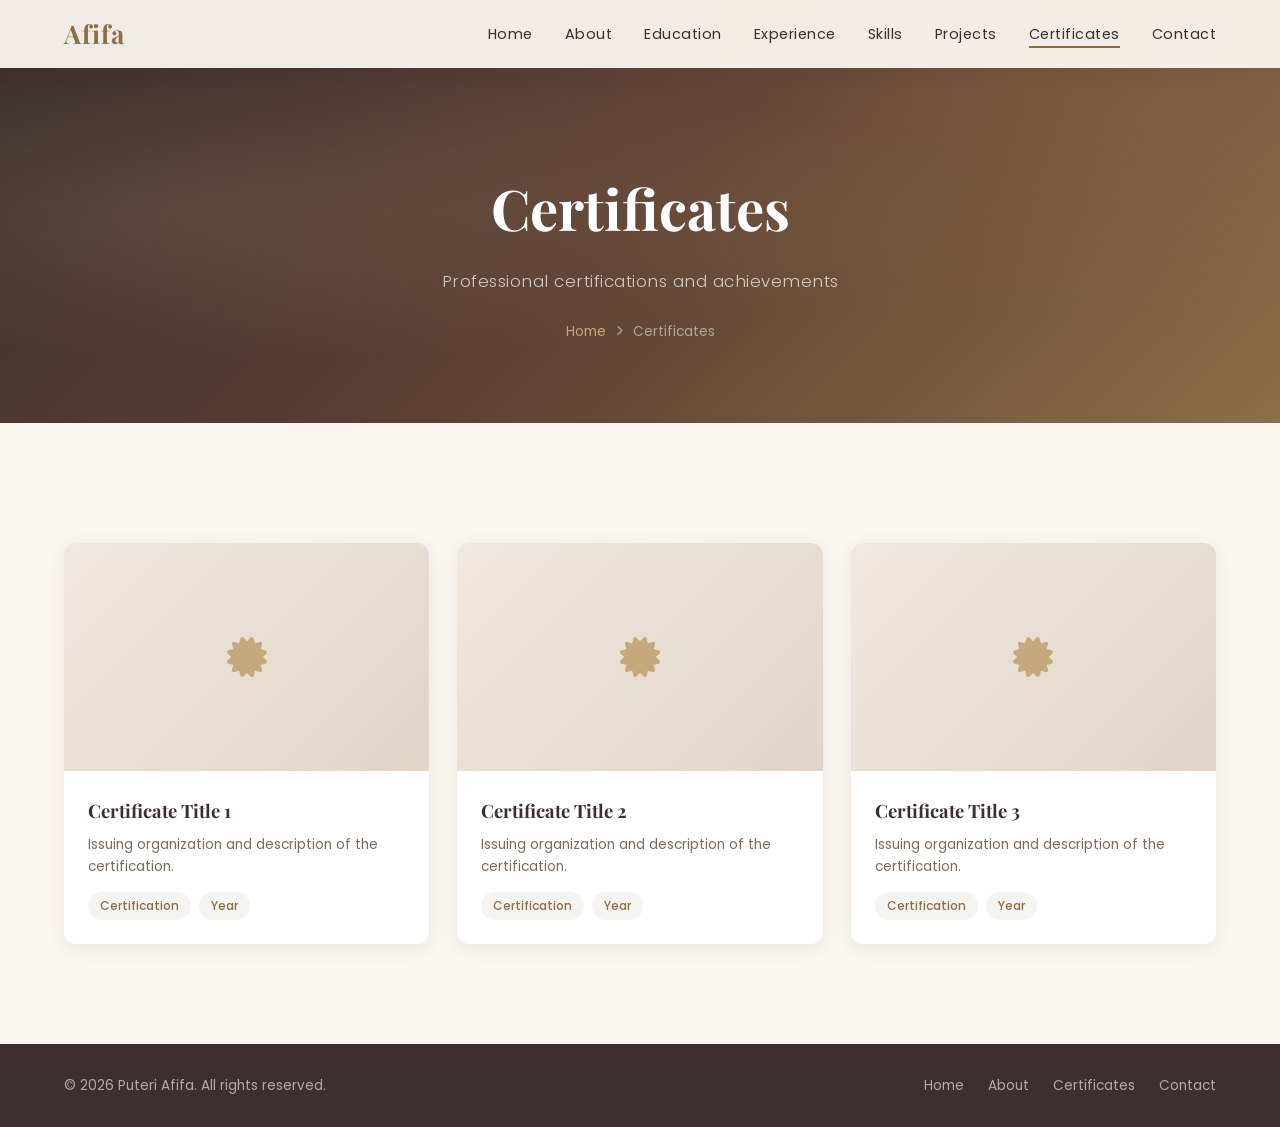
==== certificates.html @ ba99fbc6 "Add separate Projects and Certificates pages with View All buttons on main page" ====
<!DOCTYPE html>
<html lang="en">
<head>
    <meta charset="UTF-8">
    <meta name="viewport" content="width=device-width, initial-scale=1.0">
    <title>Certificates | Puteri Nur Aliyah Afifa</title>
    <link rel="stylesheet" href="style.css">
    <link rel="preconnect" href="https://fonts.googleapis.com">
    <link rel="preconnect" href="https://fonts.gstatic.com" crossorigin>
    <link href="https://fonts.googleapis.com/css2?family=Playfair+Display:ital,wght@0,400;0,600;0,700;1,400&family=Poppins:wght@300;400;500;600&display=swap" rel="stylesheet">
    <link rel="stylesheet" href="https://cdnjs.cloudflare.com/ajax/libs/font-awesome/6.5.1/css/all.min.css">
</head>
<body>

    <!-- Navigation -->
    <nav class="navbar scrolled" id="navbar">
        <div class="nav-container">
            <a href="index.html" class="nav-logo">Afifa</a>
            <button class="nav-toggle" id="navToggle" aria-label="Toggle navigation">
                <span></span>
                <span></span>
                <span></span>
            </button>
            <ul class="nav-links" id="navLinks">
                <li><a href="index.html#home">Home</a></li>
                <li><a href="index.html#about">About</a></li>
                <li><a href="index.html#education">Education</a></li>
                <li><a href="index.html#experience">Experience</a></li>
                <li><a href="index.html#skills">Skills</a></li>
                <li><a href="projects.html">Projects</a></li>
                <li><a href="certificates.html" class="active">Certificates</a></li>
                <li><a href="index.html#contact">Contact</a></li>
            </ul>
        </div>
    </nav>

    <!-- Page Header -->
    <section class="page-header">
        <div class="page-header-overlay"></div>
        <div class="page-header-content">
            <h1>Certificates</h1>
            <p>Professional certifications and achievements</p>
            <div class="breadcrumb">
                <a href="index.html">Home</a>
                <i class="fas fa-chevron-right"></i>
                <span>Certificates</span>
            </div>
        </div>
    </section>

    <!-- Certificates Section -->
    <section class="section" id="certificates">
        <div class="container">
            <div class="projects-grid">
                <div class="project-card" data-aos="fade-up">
                    <div class="project-image">
                        <div class="project-image-placeholder">
                            <i class="fas fa-certificate"></i>
                        </div>
                    </div>
                    <div class="project-info">
                        <h3>Certificate Title 1</h3>
                        <p>Issuing organization and description of the certification.</p>
                        <div class="project-tags">
                            <span>Certification</span>
                            <span>Year</span>
                        </div>
                    </div>
                </div>
                <div class="project-card" data-aos="fade-up">
                    <div class="project-image">
                        <div class="project-image-placeholder">
                            <i class="fas fa-certificate"></i>
                        </div>
                    </div>
                    <div class="project-info">
                        <h3>Certificate Title 2</h3>
                        <p>Issuing organization and description of the certification.</p>
                        <div class="project-tags">
                            <span>Certification</span>
                            <span>Year</span>
                        </div>
                    </div>
                </div>
                <div class="project-card" data-aos="fade-up">
                    <div class="project-image">
                        <div class="project-image-placeholder">
                            <i class="fas fa-certificate"></i>
                        </div>
                    </div>
                    <div class="project-info">
                        <h3>Certificate Title 3</h3>
                        <p>Issuing organization and description of the certification.</p>
                        <div class="project-tags">
                            <span>Certification</span>
                            <span>Year</span>
                        </div>
                    </div>
                </div>
            </div>
        </div>
    </section>

    <!-- Footer -->
    <footer class="footer">
        <div class="container">
            <div class="footer-content">
                <p>&copy; 2026 Puteri Afifa. All rights reserved.</p>
                <div class="footer-links">
                    <a href="index.html">Home</a>
                    <a href="index.html#about">About</a>
                    <a href="certificates.html">Certificates</a>
                    <a href="index.html#contact">Contact</a>
                </div>
            </div>
        </div>
    </footer>

    <script>
        // Mobile Nav Toggle
        const navToggle = document.getElementById('navToggle');
        const navLinks = document.getElementById('navLinks');

        navToggle.addEventListener('click', () => {
            navToggle.classList.toggle('active');
            navLinks.classList.toggle('active');
            document.body.style.overflow = navLinks.classList.contains('active') ? 'hidden' : '';
        });

        navLinks.querySelectorAll('a').forEach(link => {
            link.addEventListener('click', () => {
                navToggle.classList.remove('active');
                navLinks.classList.remove('active');
                document.body.style.overflow = '';
            });
        });

        document.addEventListener('click', (e) => {
            if (!navLinks.contains(e.target) && !navToggle.contains(e.target)) {
                navToggle.classList.remove('active');
                navLinks.classList.remove('active');
                document.body.style.overflow = '';
            }
        });

        // Scroll Animations
        const animatedElements = document.querySelectorAll('.project-card');
        animatedElements.forEach(el => el.classList.add('animate-on-scroll'));

        const observer = new IntersectionObserver((entries) => {
            entries.forEach((entry, index) => {
                if (entry.isIntersecting) {
                    setTimeout(() => entry.target.classList.add('visible'), index * 100);
                    observer.unobserve(entry.target);
                }
            });
        }, { threshold: 0.1, rootMargin: '0px 0px -50px 0px' });

        animatedElements.forEach(el => observer.observe(el));
    </script>
</body>
</html>
---- style.css ----
/* ===== CSS Variables ===== */
:root {
    --color-bg: #FAF6F0;
    --color-bg-alt: #F0E9DF;
    --color-bg-dark: #3B2F2F;
    --color-primary: #8B6F47;
    --color-primary-dark: #6B5335;
    --color-primary-light: #C4A97D;
    --color-accent: #D4A574;
    --color-text: #3B2F2F;
    --color-text-light: #7A6B5D;
    --color-text-lighter: #A89888;
    --color-white: #FFFFFF;
    --color-border: #E0D5C7;
    --color-card: #FFFFFF;
    --color-shadow: rgba(59, 47, 47, 0.08);
    --color-shadow-dark: rgba(59, 47, 47, 0.15);

    --font-heading: 'Playfair Display', Georgia, serif;
    --font-body: 'Poppins', 'Segoe UI', sans-serif;

    --transition: all 0.3s ease;
    --transition-slow: all 0.6s ease;
    --border-radius: 12px;
    --border-radius-sm: 8px;
}

/* ===== Reset & Base ===== */
*,
*::before,
*::after {
    margin: 0;
    padding: 0;
    box-sizing: border-box;
}

html {
    scroll-behavior: smooth;
    scroll-padding-top: 80px;
}

body {
    font-family: var(--font-body);
    color: var(--color-text);
    background-color: var(--color-bg);
    line-height: 1.7;
    overflow-x: hidden;
}

a {
    text-decoration: none;
    color: inherit;
    transition: var(--transition);
}

img {
    max-width: 100%;
    display: block;
}

/* ===== Utility ===== */
.container {
    max-width: 1200px;
    margin: 0 auto;
    padding: 0 24px;
}

.highlight {
    color: var(--color-primary);
}

.btn {
    display: inline-block;
    padding: 14px 36px;
    border-radius: 50px;
    font-family: var(--font-body);
    font-size: 0.95rem;
    font-weight: 500;
    letter-spacing: 0.5px;
    cursor: pointer;
    transition: var(--transition);
    border: none;
    outline: none;
}

.btn-primary {
    background: var(--color-primary);
    color: var(--color-white);
}

.btn-primary:hover {
    background: var(--color-primary-dark);
    transform: translateY(-2px);
    box-shadow: 0 8px 25px rgba(139, 111, 71, 0.3);
}

.btn-outline {
    background: transparent;
    color: var(--color-white);
    border: 2px solid var(--color-white);
}

.btn-outline:hover {
    background: var(--color-white);
    color: var(--color-bg-dark);
    transform: translateY(-2px);
}

.btn-full {
    width: 100%;
}

/* ===== Navigation ===== */
.navbar {
    position: fixed;
    top: 0;
    left: 0;
    width: 100%;
    z-index: 1000;
    background: transparent;
    transition: var(--transition);
    padding: 20px 0;
}

.navbar.scrolled {
    background: rgba(250, 246, 240, 0.95);
    backdrop-filter: blur(20px);
    box-shadow: 0 2px 20px var(--color-shadow);
    padding: 12px 0;
}

.nav-container {
    max-width: 1200px;
    margin: 0 auto;
    padding: 0 24px;
    display: flex;
    align-items: center;
    justify-content: space-between;
}

.nav-logo {
    font-family: var(--font-heading);
    font-size: 1.6rem;
    font-weight: 700;
    color: var(--color-white);
    letter-spacing: 1px;
}

.navbar.scrolled .nav-logo {
    color: var(--color-primary);
}

.nav-links {
    display: flex;
    list-style: none;
    gap: 32px;
}

.nav-links a {
    font-size: 0.9rem;
    font-weight: 400;
    color: rgba(255, 255, 255, 0.85);
    letter-spacing: 0.5px;
    position: relative;
    padding-bottom: 4px;
}

.nav-links a::after {
    content: '';
    position: absolute;
    bottom: 0;
    left: 0;
    width: 0;
    height: 2px;
    background: var(--color-primary-light);
    transition: var(--transition);
}

.nav-links a:hover::after,
.nav-links a.active::after {
    width: 100%;
}

.navbar.scrolled .nav-links a {
    color: var(--color-text);
}

.navbar.scrolled .nav-links a:hover {
    color: var(--color-primary);
}

.navbar.scrolled .nav-links a::after {
    background: var(--color-primary);
}

.nav-toggle {
    display: none;
    flex-direction: column;
    gap: 5px;
    background: none;
    border: none;
    cursor: pointer;
    padding: 5px;
}

.nav-toggle span {
    display: block;
    width: 25px;
    height: 2px;
    background: var(--color-white);
    transition: var(--transition);
}

.navbar.scrolled .nav-toggle span {
    background: var(--color-text);
}

/* ===== Hero Section ===== */
.hero {
    position: relative;
    min-height: 100vh;
    display: flex;
    align-items: center;
    justify-content: center;
    text-align: center;
    background: linear-gradient(135deg, #3B2F2F 0%, #5C4033 50%, #8B6F47 100%);
    overflow: hidden;
}

.hero::before {
    content: '';
    position: absolute;
    top: 0;
    left: 0;
    right: 0;
    bottom: 0;
    background:
        radial-gradient(ellipse at 20% 50%, rgba(196, 169, 125, 0.15) 0%, transparent 50%),
        radial-gradient(ellipse at 80% 20%, rgba(212, 165, 116, 0.1) 0%, transparent 50%),
        radial-gradient(ellipse at 50% 80%, rgba(139, 111, 71, 0.1) 0%, transparent 50%);
}

.hero-overlay {
    position: absolute;
    top: 0;
    left: 0;
    right: 0;
    bottom: 0;
    background: url('data:image/svg+xml,<svg xmlns="http://www.w3.org/2000/svg" width="60" height="60"><circle cx="30" cy="30" r="1" fill="rgba(255,255,255,0.03)"/></svg>');
}

.hero-content {
    position: relative;
    z-index: 2;
    padding: 0 24px;
    animation: fadeInUp 1s ease;
}

.hero-greeting {
    font-size: 1rem;
    font-weight: 300;
    letter-spacing: 4px;
    text-transform: uppercase;
    color: var(--color-primary-light);
    margin-bottom: 20px;
}

.hero-name {
    font-family: var(--font-heading);
    font-size: clamp(2.5rem, 6vw, 4.5rem);
    font-weight: 700;
    color: var(--color-white);
    line-height: 1.2;
    margin-bottom: 16px;
}

.hero-tagline {
    font-size: 1.1rem;
    font-weight: 300;
    color: rgba(255, 255, 255, 0.7);
    margin-bottom: 40px;
    letter-spacing: 1px;
}

.hero-buttons {
    display: flex;
    gap: 16px;
    justify-content: center;
    flex-wrap: wrap;
}

.scroll-indicator {
    position: absolute;
    bottom: 30px;
    left: 50%;
    transform: translateX(-50%);
    display: flex;
    flex-direction: column;
    align-items: center;
    gap: 8px;
    color: rgba(255, 255, 255, 0.5);
    font-size: 0.75rem;
    letter-spacing: 2px;
    text-transform: uppercase;
    animation: bounce 2s infinite;
}

@keyframes bounce {
    0%, 20%, 50%, 80%, 100% { transform: translateX(-50%) translateY(0); }
    40% { transform: translateX(-50%) translateY(-8px); }
    60% { transform: translateX(-50%) translateY(-4px); }
}

@keyframes fadeInUp {
    from {
        opacity: 0;
        transform: translateY(30px);
    }
    to {
        opacity: 1;
        transform: translateY(0);
    }
}

/* ===== Sections ===== */
.section {
    padding: 100px 0;
}

.section-alt {
    background: var(--color-bg-alt);
}

.section-title {
    font-family: var(--font-heading);
    font-size: 2.5rem;
    font-weight: 700;
    text-align: center;
    color: var(--color-text);
    margin-bottom: 12px;
}

.section-divider {
    width: 60px;
    height: 3px;
    background: var(--color-primary);
    margin: 0 auto 20px;
    border-radius: 2px;
}

.section-subtitle {
    text-align: center;
    color: var(--color-text-light);
    font-size: 1.05rem;
    max-width: 500px;
    margin: 0 auto 50px;
}

/* ===== About ===== */
.about-grid {
    display: grid;
    grid-template-columns: 1fr 1.3fr;
    gap: 60px;
    align-items: center;
    margin-top: 50px;
}

.about-image-wrapper {
    position: relative;
    border-radius: var(--border-radius);
    overflow: hidden;
    aspect-ratio: 4 / 5;
}

.about-image-wrapper::before {
    content: '';
    position: absolute;
    top: -10px;
    left: -10px;
    right: 10px;
    bottom: 10px;
    border: 2px solid var(--color-primary-light);
    border-radius: var(--border-radius);
    z-index: -1;
}

.about-image-placeholder {
    width: 100%;
    height: 100%;
    background: linear-gradient(135deg, var(--color-bg-alt), var(--color-border));
    display: flex;
    flex-direction: column;
    align-items: center;
    justify-content: center;
    gap: 12px;
    color: var(--color-text-lighter);
    border-radius: var(--border-radius);
}

.about-image-placeholder i {
    font-size: 3rem;
}

.about-image-placeholder p {
    font-size: 0.85rem;
    letter-spacing: 1px;
}

.about-text h3 {
    font-family: var(--font-heading);
    font-size: 1.8rem;
    margin-bottom: 20px;
    color: var(--color-text);
}

.about-text p {
    color: var(--color-text-light);
    margin-bottom: 16px;
    font-size: 0.95rem;
}

.about-details {
    display: flex;
    flex-direction: column;
    gap: 12px;
    margin: 28px 0;
}

.detail-item {
    display: flex;
    align-items: center;
    gap: 12px;
    color: var(--color-text-light);
    font-size: 0.9rem;
}

.detail-item i {
    color: var(--color-primary);
    width: 20px;
}

/* ===== Timeline (Education & Experience) ===== */
.timeline {
    position: relative;
    max-width: 750px;
    margin: 50px auto 0;
    padding-left: 40px;
}

.timeline::before {
    content: '';
    position: absolute;
    top: 0;
    left: 15px;
    width: 2px;
    height: 100%;
    background: var(--color-border);
}

.timeline-item {
    position: relative;
    margin-bottom: 40px;
}

.timeline-item:last-child {
    margin-bottom: 0;
}

.timeline-marker {
    position: absolute;
    left: -33px;
    top: 8px;
    width: 14px;
    height: 14px;
    border-radius: 50%;
    background: var(--color-primary);
    border: 3px solid var(--color-bg);
    box-shadow: 0 0 0 3px var(--color-primary-light);
}

.section-alt .timeline-marker {
    border-color: var(--color-bg-alt);
}

.timeline-content {
    background: var(--color-card);
    padding: 28px 32px;
    border-radius: var(--border-radius);
    box-shadow: 0 4px 20px var(--color-shadow);
    transition: var(--transition);
}

.timeline-content:hover {
    transform: translateY(-3px);
    box-shadow: 0 8px 30px var(--color-shadow-dark);
}

.timeline-date {
    display: inline-block;
    font-size: 0.8rem;
    font-weight: 500;
    color: var(--color-primary);
    background: rgba(139, 111, 71, 0.1);
    padding: 4px 14px;
    border-radius: 20px;
    margin-bottom: 12px;
    letter-spacing: 0.5px;
}

.timeline-content h3 {
    font-family: var(--font-heading);
    font-size: 1.3rem;
    color: var(--color-text);
    margin-bottom: 4px;
}

.timeline-content h4 {
    font-size: 0.9rem;
    font-weight: 500;
    color: var(--color-primary);
    margin-bottom: 10px;
}

.timeline-content p {
    font-size: 0.9rem;
    color: var(--color-text-light);
    line-height: 1.7;
}

/* ===== Skills ===== */
.skills-grid {
    display: grid;
    grid-template-columns: repeat(2, 1fr);
    gap: 30px;
    margin-top: 50px;
}

.skill-category {
    background: var(--color-card);
    padding: 36px 32px;
    border-radius: var(--border-radius);
    box-shadow: 0 4px 20px var(--color-shadow);
    text-align: center;
    transition: var(--transition);
}

.skill-category:hover {
    transform: translateY(-5px);
    box-shadow: 0 10px 35px var(--color-shadow-dark);
}

.skill-icon {
    width: 70px;
    height: 70px;
    margin: 0 auto 20px;
    display: flex;
    align-items: center;
    justify-content: center;
    border-radius: 50%;
    background: linear-gradient(135deg, rgba(139, 111, 71, 0.1), rgba(196, 169, 125, 0.15));
    color: var(--color-primary);
    font-size: 1.5rem;
}

.skill-category h3 {
    font-family: var(--font-heading);
    font-size: 1.2rem;
    margin-bottom: 16px;
    color: var(--color-text);
}

.skill-tags {
    display: flex;
    flex-wrap: wrap;
    gap: 8px;
    justify-content: center;
}

.skill-tag {
    display: inline-block;
    padding: 6px 16px;
    background: rgba(139, 111, 71, 0.08);
    color: var(--color-primary-dark);
    font-size: 0.82rem;
    border-radius: 20px;
    font-weight: 400;
    border: 1px solid rgba(139, 111, 71, 0.15);
    transition: var(--transition);
}

.skill-tag:hover {
    background: var(--color-primary);
    color: var(--color-white);
    border-color: var(--color-primary);
}

/* ===== Projects ===== */
.projects-grid {
    display: grid;
    grid-template-columns: repeat(3, 1fr);
    gap: 28px;
    margin-top: 20px;
}

.project-card {
    background: var(--color-card);
    border-radius: var(--border-radius);
    overflow: hidden;
    box-shadow: 0 4px 20px var(--color-shadow);
    transition: var(--transition);
}

.project-card:hover {
    transform: translateY(-6px);
    box-shadow: 0 12px 40px var(--color-shadow-dark);
}

.project-image {
    position: relative;
    aspect-ratio: 16 / 10;
    overflow: hidden;
}

.project-image-placeholder {
    width: 100%;
    height: 100%;
    background: linear-gradient(135deg, var(--color-bg-alt), var(--color-border));
    display: flex;
    align-items: center;
    justify-content: center;
    font-size: 2.5rem;
    color: var(--color-primary-light);
}

.project-overlay {
    position: absolute;
    top: 0;
    left: 0;
    right: 0;
    bottom: 0;
    background: rgba(59, 47, 47, 0.6);
    display: flex;
    align-items: center;
    justify-content: center;
    opacity: 0;
    transition: var(--transition);
}

.project-card:hover .project-overlay {
    opacity: 1;
}

.project-link {
    width: 50px;
    height: 50px;
    border-radius: 50%;
    background: var(--color-white);
    display: flex;
    align-items: center;
    justify-content: center;
    color: var(--color-primary);
    font-size: 1.1rem;
    transform: scale(0.8);
    transition: var(--transition);
}

.project-card:hover .project-link {
    transform: scale(1);
}

.project-link:hover {
    background: var(--color-primary);
    color: var(--color-white);
}

.project-info {
    padding: 24px;
}

.project-info h3 {
    font-family: var(--font-heading);
    font-size: 1.15rem;
    margin-bottom: 8px;
    color: var(--color-text);
}

.project-info p {
    font-size: 0.85rem;
    color: var(--color-text-light);
    margin-bottom: 14px;
    line-height: 1.6;
}

.project-tags {
    display: flex;
    gap: 8px;
    flex-wrap: wrap;
}

.project-tags span {
    font-size: 0.75rem;
    padding: 4px 12px;
    background: rgba(139, 111, 71, 0.08);
    color: var(--color-primary);
    border-radius: 20px;
    font-weight: 500;
}

/* ===== Contact ===== */
.contact-grid {
    display: grid;
    grid-template-columns: 1fr 1.2fr;
    gap: 50px;
    align-items: start;
    margin-top: 50px;
}

.contact-info {
    display: flex;
    flex-direction: column;
    gap: 20px;
}

.contact-card {
    background: var(--color-card);
    padding: 24px 28px;
    border-radius: var(--border-radius);
    box-shadow: 0 4px 20px var(--color-shadow);
    display: flex;
    align-items: center;
    gap: 18px;
    transition: var(--transition);
}

.contact-card:hover {
    transform: translateX(5px);
    box-shadow: 0 6px 25px var(--color-shadow-dark);
}

.contact-icon {
    width: 50px;
    height: 50px;
    min-width: 50px;
    border-radius: 50%;
    background: linear-gradient(135deg, rgba(139, 111, 71, 0.1), rgba(196, 169, 125, 0.15));
    display: flex;
    align-items: center;
    justify-content: center;
    color: var(--color-primary);
    font-size: 1.1rem;
}

.contact-card h3 {
    font-size: 0.85rem;
    font-weight: 600;
    color: var(--color-text);
    margin-bottom: 2px;
}

.contact-card p {
    font-size: 0.9rem;
    color: var(--color-text-light);
}

.social-links {
    display: flex;
    gap: 14px;
    margin-top: 10px;
}

.social-link {
    width: 48px;
    height: 48px;
    border-radius: 50%;
    background: var(--color-card);
    box-shadow: 0 4px 15px var(--color-shadow);
    display: flex;
    align-items: center;
    justify-content: center;
    color: var(--color-text-light);
    font-size: 1.1rem;
    transition: var(--transition);
}

.social-link:hover {
    background: var(--color-primary);
    color: var(--color-white);
    transform: translateY(-3px);
    box-shadow: 0 8px 25px rgba(139, 111, 71, 0.3);
}

.contact-form {
    background: var(--color-card);
    padding: 36px;
    border-radius: var(--border-radius);
    box-shadow: 0 4px 20px var(--color-shadow);
}

.form-group {
    margin-bottom: 20px;
}

.form-group input,
.form-group textarea {
    width: 100%;
    padding: 14px 20px;
    border: 2px solid var(--color-border);
    border-radius: var(--border-radius-sm);
    font-family: var(--font-body);
    font-size: 0.9rem;
    color: var(--color-text);
    background: var(--color-bg);
    transition: var(--transition);
    outline: none;
}

.form-group input::placeholder,
.form-group textarea::placeholder {
    color: var(--color-text-lighter);
}

.form-group input:focus,
.form-group textarea:focus {
    border-color: var(--color-primary);
    box-shadow: 0 0 0 4px rgba(139, 111, 71, 0.1);
}

.form-group textarea {
    resize: vertical;
    min-height: 120px;
}

/* ===== Page Header (Sub-pages) ===== */
.page-header {
    position: relative;
    padding: 160px 0 80px;
    text-align: center;
    background: linear-gradient(135deg, #3B2F2F 0%, #5C4033 50%, #8B6F47 100%);
    overflow: hidden;
}

.page-header::before {
    content: '';
    position: absolute;
    top: 0;
    left: 0;
    right: 0;
    bottom: 0;
    background:
        radial-gradient(ellipse at 20% 50%, rgba(196, 169, 125, 0.15) 0%, transparent 50%),
        radial-gradient(ellipse at 80% 20%, rgba(212, 165, 116, 0.1) 0%, transparent 50%);
}

.page-header-overlay {
    position: absolute;
    top: 0;
    left: 0;
    right: 0;
    bottom: 0;
    background: url('data:image/svg+xml,<svg xmlns="http://www.w3.org/2000/svg" width="60" height="60"><circle cx="30" cy="30" r="1" fill="rgba(255,255,255,0.03)"/></svg>');
}

.page-header-content {
    position: relative;
    z-index: 2;
    padding: 0 24px;
    animation: fadeInUp 1s ease;
}

.page-header-content h1 {
    font-family: var(--font-heading);
    font-size: clamp(2rem, 5vw, 3.5rem);
    font-weight: 700;
    color: var(--color-white);
    margin-bottom: 12px;
}

.page-header-content p {
    font-size: 1.05rem;
    font-weight: 300;
    color: rgba(255, 255, 255, 0.7);
    margin-bottom: 24px;
    letter-spacing: 0.5px;
}

.breadcrumb {
    display: flex;
    align-items: center;
    justify-content: center;
    gap: 10px;
    font-size: 0.85rem;
    color: rgba(255, 255, 255, 0.5);
}

.breadcrumb a {
    color: var(--color-primary-light);
}

.breadcrumb a:hover {
    color: var(--color-white);
}

.breadcrumb i {
    font-size: 0.65rem;
}

/* ===== Section View All Button ===== */
.section-view-all {
    text-align: center;
    margin-top: 40px;
}

.section-view-all .btn i {
    margin-left: 8px;
    font-size: 0.85rem;
    transition: var(--transition);
}

.section-view-all .btn:hover i {
    transform: translateX(4px);
}

/* ===== Footer ===== */
.footer {
    background: var(--color-bg-dark);
    padding: 30px 0;
}

.footer-content {
    display: flex;
    justify-content: space-between;
    align-items: center;
}

.footer-content p {
    color: rgba(255, 255, 255, 0.6);
    font-size: 0.85rem;
}

.footer-links {
    display: flex;
    gap: 24px;
}

.footer-links a {
    color: rgba(255, 255, 255, 0.6);
    font-size: 0.85rem;
}

.footer-links a:hover {
    color: var(--color-primary-light);
}

/* ===== Scroll Animations ===== */
.animate-on-scroll {
    opacity: 0;
    transform: translateY(30px);
    transition: opacity 0.6s ease, transform 0.6s ease;
}

.animate-on-scroll.visible {
    opacity: 1;
    transform: translateY(0);
}

/* ===== Responsive ===== */
@media (max-width: 992px) {
    .about-grid {
        grid-template-columns: 1fr;
        gap: 40px;
    }

    .about-image-wrapper {
        max-width: 350px;
        margin: 0 auto;
    }

    .projects-grid {
        grid-template-columns: repeat(2, 1fr);
    }

    .contact-grid {
        grid-template-columns: 1fr;
    }
}

@media (max-width: 768px) {
    .nav-links {
        position: fixed;
        top: 0;
        right: -100%;
        width: 280px;
        height: 100vh;
        background: var(--color-bg);
        flex-direction: column;
        padding: 80px 40px 40px;
        gap: 20px;
        box-shadow: -5px 0 30px var(--color-shadow-dark);
        transition: var(--transition);
    }

    .nav-links.active {
        right: 0;
    }

    .nav-links a {
        color: var(--color-text) !important;
        font-size: 1rem;
    }

    .nav-toggle {
        display: flex;
        z-index: 1001;
    }

    .nav-toggle.active span:nth-child(1) {
        transform: rotate(45deg) translate(5px, 5px);
    }

    .nav-toggle.active span:nth-child(2) {
        opacity: 0;
    }

    .nav-toggle.active span:nth-child(3) {
        transform: rotate(-45deg) translate(5px, -5px);
    }

    .section {
        padding: 70px 0;
    }

    .section-title {
        font-size: 2rem;
    }

    .skills-grid {
        grid-template-columns: 1fr;
    }

    .projects-grid {
        grid-template-columns: 1fr;
    }

    .hero-greeting {
        font-size: 0.85rem;
    }

    .hero-tagline {
        font-size: 0.95rem;
    }

    .timeline {
        padding-left: 30px;
    }

    .timeline::before {
        left: 10px;
    }

    .timeline-marker {
        left: -28px;
    }

    .timeline-content {
        padding: 22px 24px;
    }

    .footer-content {
        flex-direction: column;
        gap: 16px;
        text-align: center;
    }
}

@media (max-width: 480px) {
    .hero-buttons {
        flex-direction: column;
        align-items: center;
    }

    .btn {
        padding: 12px 30px;
        font-size: 0.9rem;
    }

    .contact-form {
        padding: 24px;
    }
}
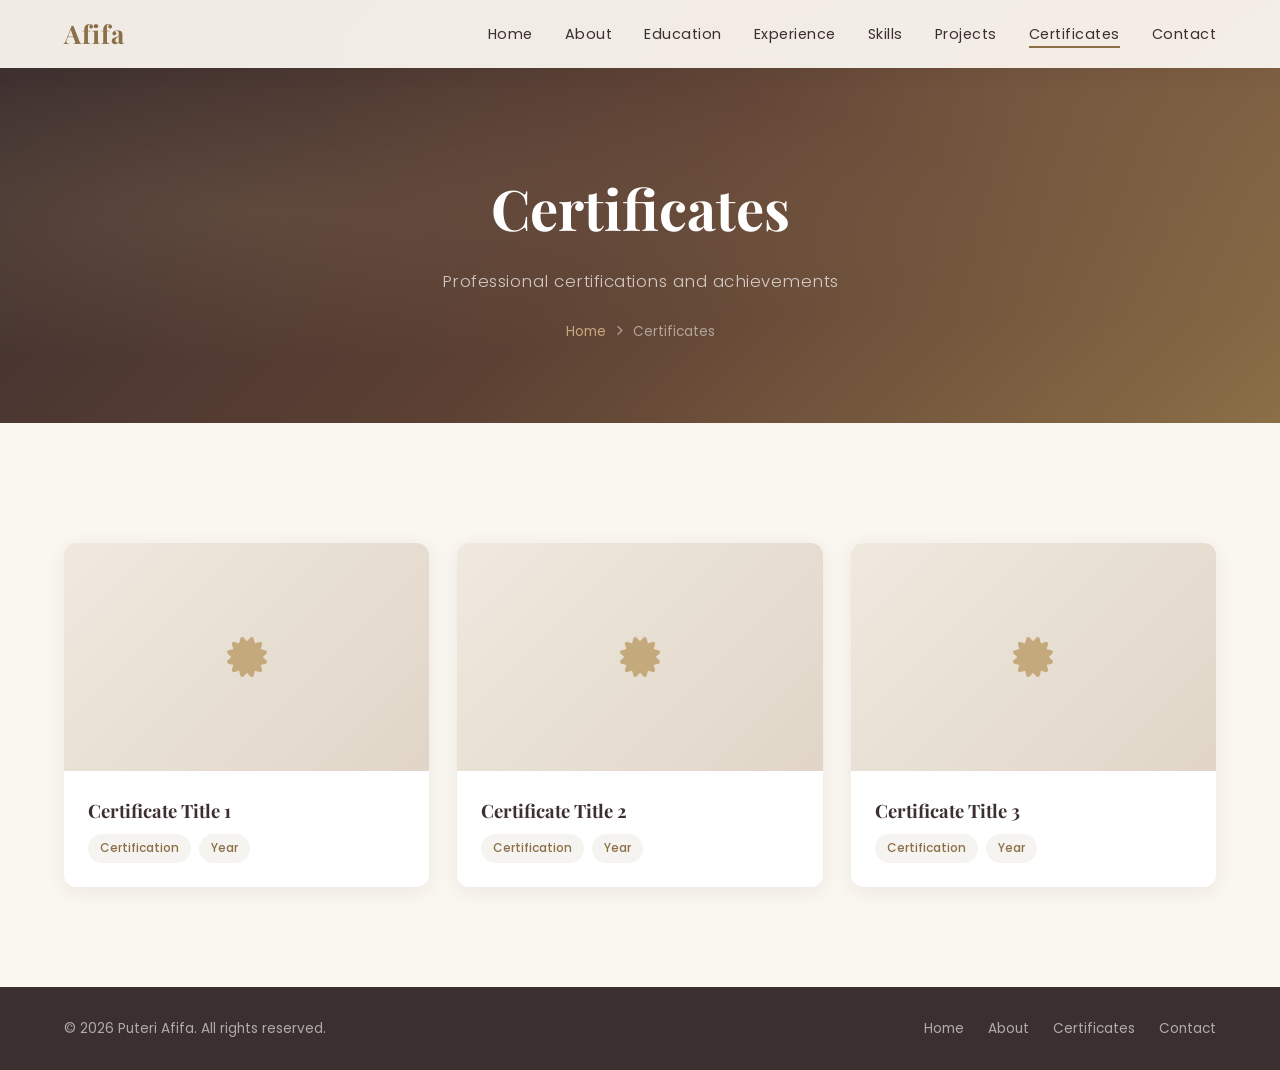
==== commit 9a951d43: "Redesign: title-only preview on main page, modal popups on projects/certificates pages" ====
--- a/certificates.html
+++ b/certificates.html
@@ -52,45 +52,51 @@
     <section class="section" id="certificates">
         <div class="container">
             <div class="projects-grid">
-                <div class="project-card" data-aos="fade-up">
+                <div class="project-card" data-aos="fade-up" onclick="openCertModal(0)">
                     <div class="project-image">
                         <div class="project-image-placeholder">
                             <i class="fas fa-certificate"></i>
                         </div>
+                        <div class="project-overlay">
+                            <span class="project-link"><i class="fas fa-expand"></i></span>
+                        </div>
                     </div>
                     <div class="project-info">
                         <h3>Certificate Title 1</h3>
-                        <p>Issuing organization and description of the certification.</p>
                         <div class="project-tags">
                             <span>Certification</span>
                             <span>Year</span>
                         </div>
                     </div>
                 </div>
-                <div class="project-card" data-aos="fade-up">
+                <div class="project-card" data-aos="fade-up" onclick="openCertModal(1)">
                     <div class="project-image">
                         <div class="project-image-placeholder">
                             <i class="fas fa-certificate"></i>
                         </div>
+                        <div class="project-overlay">
+                            <span class="project-link"><i class="fas fa-expand"></i></span>
+                        </div>
                     </div>
                     <div class="project-info">
                         <h3>Certificate Title 2</h3>
-                        <p>Issuing organization and description of the certification.</p>
                         <div class="project-tags">
                             <span>Certification</span>
                             <span>Year</span>
                         </div>
                     </div>
                 </div>
-                <div class="project-card" data-aos="fade-up">
+                <div class="project-card" data-aos="fade-up" onclick="openCertModal(2)">
                     <div class="project-image">
                         <div class="project-image-placeholder">
                             <i class="fas fa-certificate"></i>
                         </div>
+                        <div class="project-overlay">
+                            <span class="project-link"><i class="fas fa-expand"></i></span>
+                        </div>
                     </div>
                     <div class="project-info">
                         <h3>Certificate Title 3</h3>
-                        <p>Issuing organization and description of the certification.</p>
                         <div class="project-tags">
                             <span>Certification</span>
                             <span>Year</span>
@@ -100,6 +106,19 @@
             </div>
         </div>
     </section>
+
+    <!-- Certificate Modal -->
+    <div class="modal-overlay" id="certModal">
+        <div class="modal">
+            <button class="modal-close" onclick="closeModal()">&times;</button>
+            <div class="modal-body">
+                <h2 class="modal-title" id="modalTitle"></h2>
+                <div class="modal-tags" id="modalTags"></div>
+                <div class="modal-cert-image" id="modalCertImage"></div>
+                <div class="modal-description" id="modalDescription"></div>
+            </div>
+        </div>
+    </div>
 
     <!-- Footer -->
     <footer class="footer">
@@ -157,6 +176,88 @@
         }, { threshold: 0.1, rootMargin: '0px 0px -50px 0px' });
 
         animatedElements.forEach(el => observer.observe(el));
+
+        // ===== Certificate Modal Data =====
+        const certsData = [
+            {
+                title: 'Certificate Title 1',
+                tags: ['Certification', 'Year'],
+                image: '', // Add certificate image path, e.g.: 'images/cert1.png'
+                description: `
+                    <p><strong>Issuing Organization:</strong> Organization Name</p>
+                    <p><strong>Date Issued:</strong> Month Year</p>
+                    <p>Provide a detailed explanation of this certificate here. Describe what you learned and how it contributes to your skill set.</p>
+                `
+            },
+            {
+                title: 'Certificate Title 2',
+                tags: ['Certification', 'Year'],
+                image: '', // Add certificate image path
+                description: `
+                    <p><strong>Issuing Organization:</strong> Organization Name</p>
+                    <p><strong>Date Issued:</strong> Month Year</p>
+                    <p>Provide a detailed explanation of this certificate here.</p>
+                `
+            },
+            {
+                title: 'Certificate Title 3',
+                tags: ['Certification', 'Year'],
+                image: '', // Add certificate image path
+                description: `
+                    <p><strong>Issuing Organization:</strong> Organization Name</p>
+                    <p><strong>Date Issued:</strong> Month Year</p>
+                    <p>Provide a detailed explanation of this certificate here.</p>
+                `
+            }
+        ];
+
+        // ===== Modal Functions =====
+        function openCertModal(index) {
+            const cert = certsData[index];
+            const modal = document.getElementById('certModal');
+
+            document.getElementById('modalTitle').textContent = cert.title;
+
+            // Tags
+            const tagsContainer = document.getElementById('modalTags');
+            tagsContainer.innerHTML = cert.tags.map(tag => `<span>${tag}</span>`).join('');
+
+            // Certificate Image
+            const certImage = document.getElementById('modalCertImage');
+            if (cert.image) {
+                certImage.innerHTML = `<img src="${cert.image}" alt="${cert.title}">`;
+            } else {
+                certImage.innerHTML = `
+                    <div class="modal-gallery-placeholder">
+                        <i class="fas fa-image"></i>
+                        <p>Certificate image will be added here</p>
+                    </div>
+                `;
+            }
+
+            // Description
+            document.getElementById('modalDescription').innerHTML = cert.description;
+
+            // Show modal
+            modal.classList.add('active');
+            document.body.style.overflow = 'hidden';
+        }
+
+        function closeModal() {
+            const modal = document.getElementById('certModal');
+            modal.classList.remove('active');
+            document.body.style.overflow = '';
+        }
+
+        // Close on overlay click
+        document.getElementById('certModal').addEventListener('click', (e) => {
+            if (e.target === e.currentTarget) closeModal();
+        });
+
+        // Close on Escape key
+        document.addEventListener('keydown', (e) => {
+            if (e.key === 'Escape') closeModal();
+        });
     </script>
 </body>
 </html>
--- a/style.css
+++ b/style.css
@@ -833,10 +833,14 @@
 /* ===== Page Header (Sub-pages) ===== */
 .page-header {
     position: relative;
-    padding: 160px 0 80px;
+    padding: 160px 24px 80px;
     text-align: center;
     background: linear-gradient(135deg, #3B2F2F 0%, #5C4033 50%, #8B6F47 100%);
     overflow: hidden;
+    display: flex;
+    align-items: center;
+    justify-content: center;
+    min-height: 320px;
 }
 
 .page-header::before {
@@ -865,14 +869,19 @@
     z-index: 2;
     padding: 0 24px;
     animation: fadeInUp 1s ease;
+    text-align: center;
+    width: 100%;
+    max-width: 1200px;
+    margin: 0 auto;
 }
 
 .page-header-content h1 {
     font-family: var(--font-heading);
     font-size: clamp(2rem, 5vw, 3.5rem);
     font-weight: 700;
-    color: var(--color-white);
+    color: #FFFFFF;
     margin-bottom: 12px;
+    text-align: center;
 }
 
 .page-header-content p {
@@ -881,6 +890,7 @@
     color: rgba(255, 255, 255, 0.7);
     margin-bottom: 24px;
     letter-spacing: 0.5px;
+    text-align: center;
 }
 
 .breadcrumb {
@@ -906,7 +916,9 @@
 
 /* ===== Section View All Button ===== */
 .section-view-all {
-    text-align: center;
+    display: flex;
+    justify-content: center;
+    align-items: center;
     margin-top: 40px;
 }
 
@@ -914,6 +926,249 @@
     margin-left: 8px;
     font-size: 0.85rem;
     transition: var(--transition);
+}
+
+/* ===== Preview List (Main Page Projects/Certs) ===== */
+.preview-list {
+    max-width: 700px;
+    margin: 0 auto;
+    display: flex;
+    flex-direction: column;
+    gap: 12px;
+}
+
+.preview-item {
+    display: flex;
+    align-items: center;
+    gap: 18px;
+    padding: 20px 28px;
+    background: var(--color-card);
+    border-radius: var(--border-radius);
+    box-shadow: 0 4px 20px var(--color-shadow);
+    transition: var(--transition);
+    cursor: pointer;
+    text-decoration: none;
+    color: var(--color-text);
+}
+
+.preview-item:hover {
+    transform: translateX(6px);
+    box-shadow: 0 8px 30px var(--color-shadow-dark);
+}
+
+.preview-icon {
+    width: 48px;
+    height: 48px;
+    min-width: 48px;
+    border-radius: 50%;
+    background: linear-gradient(135deg, rgba(139, 111, 71, 0.1), rgba(196, 169, 125, 0.15));
+    display: flex;
+    align-items: center;
+    justify-content: center;
+    color: var(--color-primary);
+    font-size: 1.1rem;
+}
+
+.preview-name {
+    flex: 1;
+    font-family: var(--font-heading);
+    font-size: 1.1rem;
+    font-weight: 600;
+    color: var(--color-text);
+}
+
+.preview-arrow {
+    color: var(--color-text-lighter);
+    font-size: 0.85rem;
+    transition: var(--transition);
+}
+
+.preview-item:hover .preview-arrow {
+    color: var(--color-primary);
+    transform: translateX(4px);
+}
+
+/* ===== Modal Popup ===== */
+.modal-overlay {
+    position: fixed;
+    top: 0;
+    left: 0;
+    width: 100%;
+    height: 100%;
+    background: rgba(59, 47, 47, 0.6);
+    backdrop-filter: blur(6px);
+    z-index: 2000;
+    display: flex;
+    align-items: center;
+    justify-content: center;
+    opacity: 0;
+    visibility: hidden;
+    transition: opacity 0.3s ease, visibility 0.3s ease;
+    padding: 20px;
+}
+
+.modal-overlay.active {
+    opacity: 1;
+    visibility: visible;
+}
+
+.modal {
+    background: var(--color-card);
+    border-radius: var(--border-radius);
+    max-width: 800px;
+    width: 100%;
+    max-height: 85vh;
+    overflow-y: auto;
+    position: relative;
+    box-shadow: 0 20px 60px rgba(59, 47, 47, 0.3);
+    transform: translateY(30px) scale(0.95);
+    transition: transform 0.3s ease;
+}
+
+.modal-overlay.active .modal {
+    transform: translateY(0) scale(1);
+}
+
+.modal-close {
+    position: sticky;
+    top: 0;
+    float: right;
+    width: 44px;
+    height: 44px;
+    border: none;
+    background: var(--color-bg);
+    color: var(--color-text);
+    font-size: 1.5rem;
+    border-radius: 50%;
+    cursor: pointer;
+    display: flex;
+    align-items: center;
+    justify-content: center;
+    transition: var(--transition);
+    z-index: 10;
+    margin: 16px 16px 0 0;
+}
+
+.modal-close:hover {
+    background: var(--color-primary);
+    color: var(--color-white);
+}
+
+.modal-body {
+    padding: 20px 36px 36px;
+}
+
+.modal-title {
+    font-family: var(--font-heading);
+    font-size: 1.8rem;
+    font-weight: 700;
+    color: var(--color-text);
+    margin-bottom: 12px;
+}
+
+.modal-tags {
+    display: flex;
+    gap: 8px;
+    flex-wrap: wrap;
+    margin-bottom: 24px;
+}
+
+.modal-tags span {
+    font-size: 0.78rem;
+    padding: 5px 14px;
+    background: rgba(139, 111, 71, 0.08);
+    color: var(--color-primary);
+    border-radius: 20px;
+    font-weight: 500;
+}
+
+.modal-gallery {
+    display: grid;
+    grid-template-columns: repeat(2, 1fr);
+    gap: 12px;
+    margin-bottom: 24px;
+}
+
+.modal-gallery-item {
+    border-radius: var(--border-radius-sm);
+    overflow: hidden;
+    aspect-ratio: 16 / 10;
+    background: var(--color-bg-alt);
+}
+
+.modal-gallery-item img {
+    width: 100%;
+    height: 100%;
+    object-fit: cover;
+}
+
+.modal-gallery-placeholder {
+    display: flex;
+    flex-direction: column;
+    align-items: center;
+    justify-content: center;
+    gap: 12px;
+    padding: 40px 20px;
+    background: var(--color-bg-alt);
+    border-radius: var(--border-radius-sm);
+    color: var(--color-text-lighter);
+    text-align: center;
+}
+
+.modal-gallery-placeholder i {
+    font-size: 2.5rem;
+}
+
+.modal-gallery-placeholder p {
+    font-size: 0.85rem;
+}
+
+.modal-cert-image {
+    margin-bottom: 24px;
+    text-align: center;
+}
+
+.modal-cert-image img {
+    max-width: 100%;
+    border-radius: var(--border-radius-sm);
+    box-shadow: 0 4px 20px var(--color-shadow);
+}
+
+.modal-description {
+    color: var(--color-text-light);
+    font-size: 0.95rem;
+    line-height: 1.8;
+}
+
+.modal-description p {
+    margin-bottom: 12px;
+}
+
+.modal-description strong {
+    color: var(--color-text);
+}
+
+/* Make project cards clickable */
+.project-card[onclick] {
+    cursor: pointer;
+}
+
+@media (max-width: 600px) {
+    .modal-body {
+        padding: 16px 20px 24px;
+    }
+
+    .modal-title {
+        font-size: 1.4rem;
+    }
+
+    .modal-gallery {
+        grid-template-columns: 1fr;
+    }
+
+    .modal {
+        max-height: 90vh;
+    }
 }
 
 .section-view-all .btn:hover i {
@@ -964,27 +1219,20 @@
 }
 
 /* ===== Responsive ===== */
-@media (max-width: 992px) {
-    .about-grid {
-        grid-template-columns: 1fr;
-        gap: 40px;
-    }
-
-    .about-image-wrapper {
-        max-width: 350px;
-        margin: 0 auto;
-    }
-
-    .projects-grid {
-        grid-template-columns: repeat(2, 1fr);
-    }
-
-    .contact-grid {
-        grid-template-columns: 1fr;
-    }
-}
-
-@media (max-width: 768px) {
+
+/* Slightly smaller laptops — tighten nav spacing */
+@media (max-width: 1200px) {
+    .nav-links {
+        gap: 18px;
+    }
+
+    .nav-links a {
+        font-size: 0.82rem;
+    }
+}
+
+@media (max-width: 1024px) {
+    /* Switch to hamburger menu on tablets & small laptops */
     .nav-links {
         position: fixed;
         top: 0;
@@ -1024,7 +1272,29 @@
     .nav-toggle.active span:nth-child(3) {
         transform: rotate(-45deg) translate(5px, -5px);
     }
-
+}
+
+@media (max-width: 992px) {
+    .about-grid {
+        grid-template-columns: 1fr;
+        gap: 40px;
+    }
+
+    .about-image-wrapper {
+        max-width: 350px;
+        margin: 0 auto;
+    }
+
+    .projects-grid {
+        grid-template-columns: repeat(2, 1fr);
+    }
+
+    .contact-grid {
+        grid-template-columns: 1fr;
+    }
+}
+
+@media (max-width: 768px) {
     .section {
         padding: 70px 0;
     }
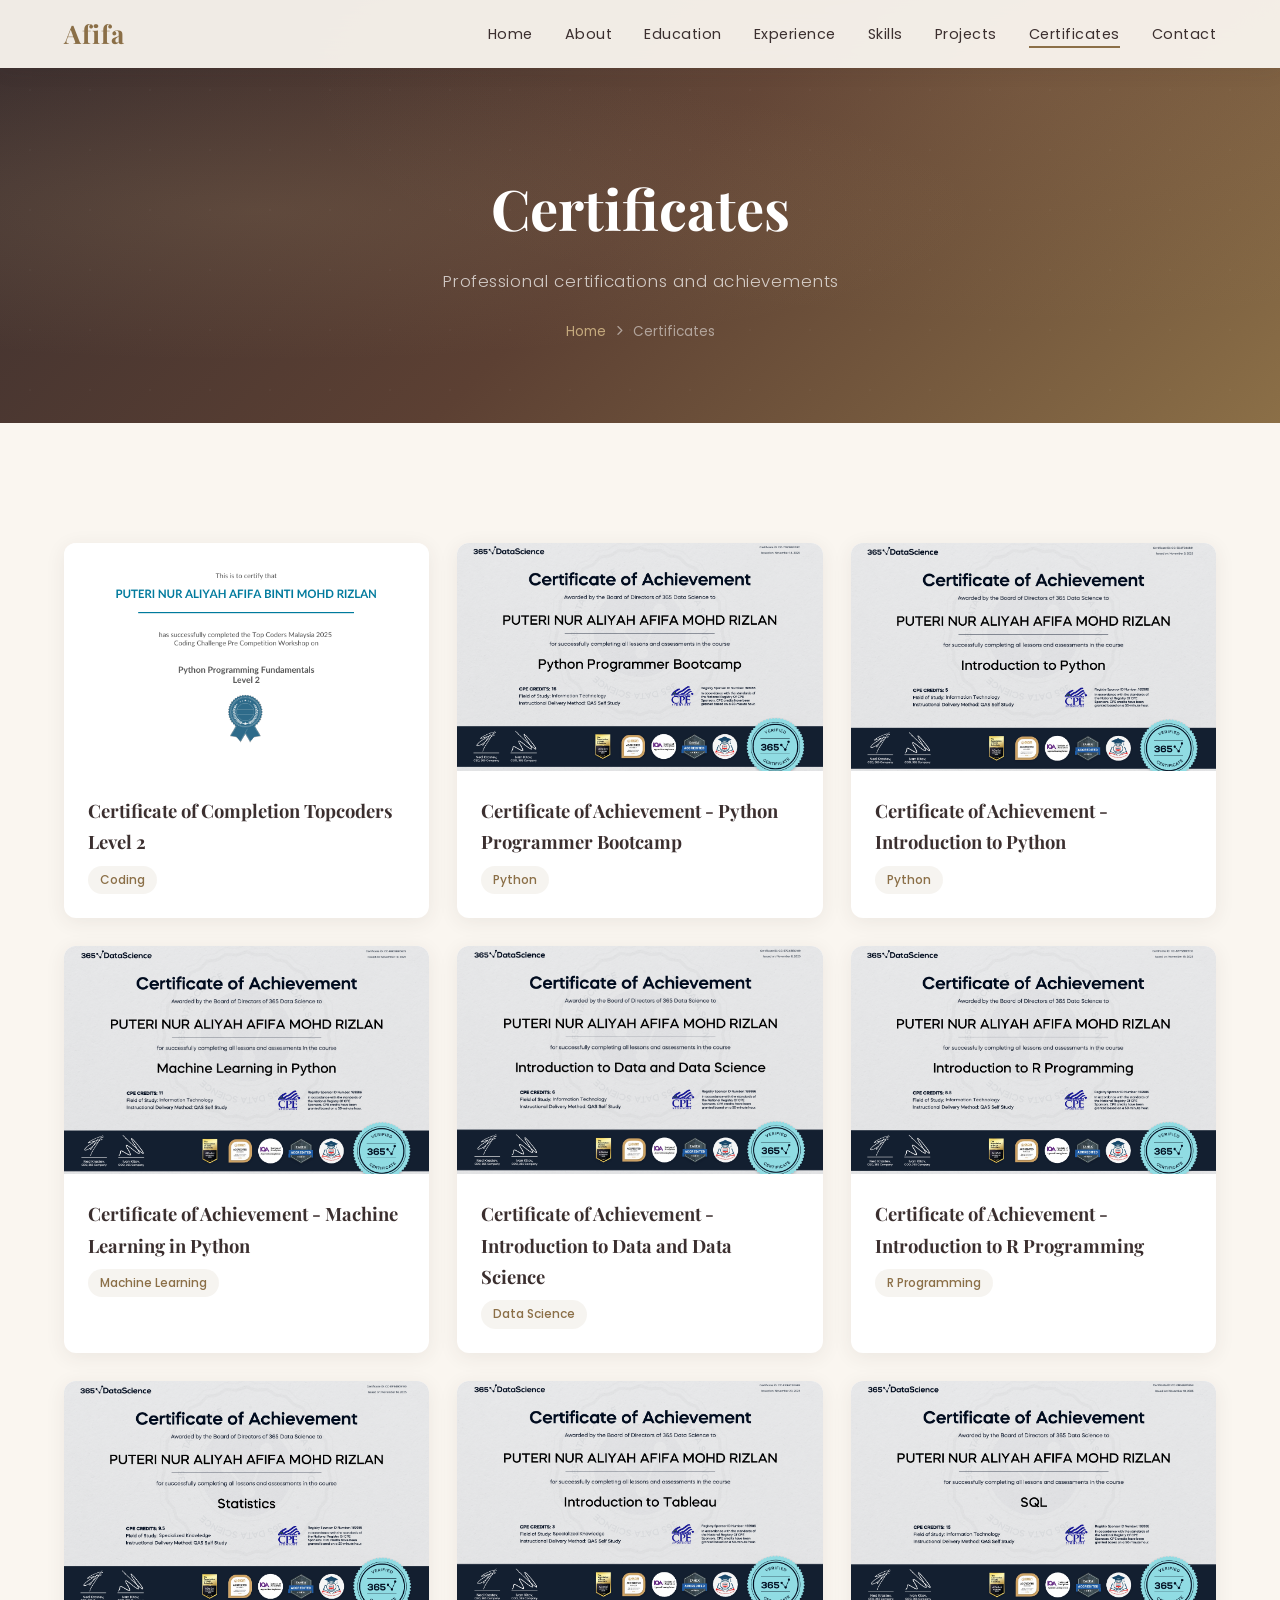
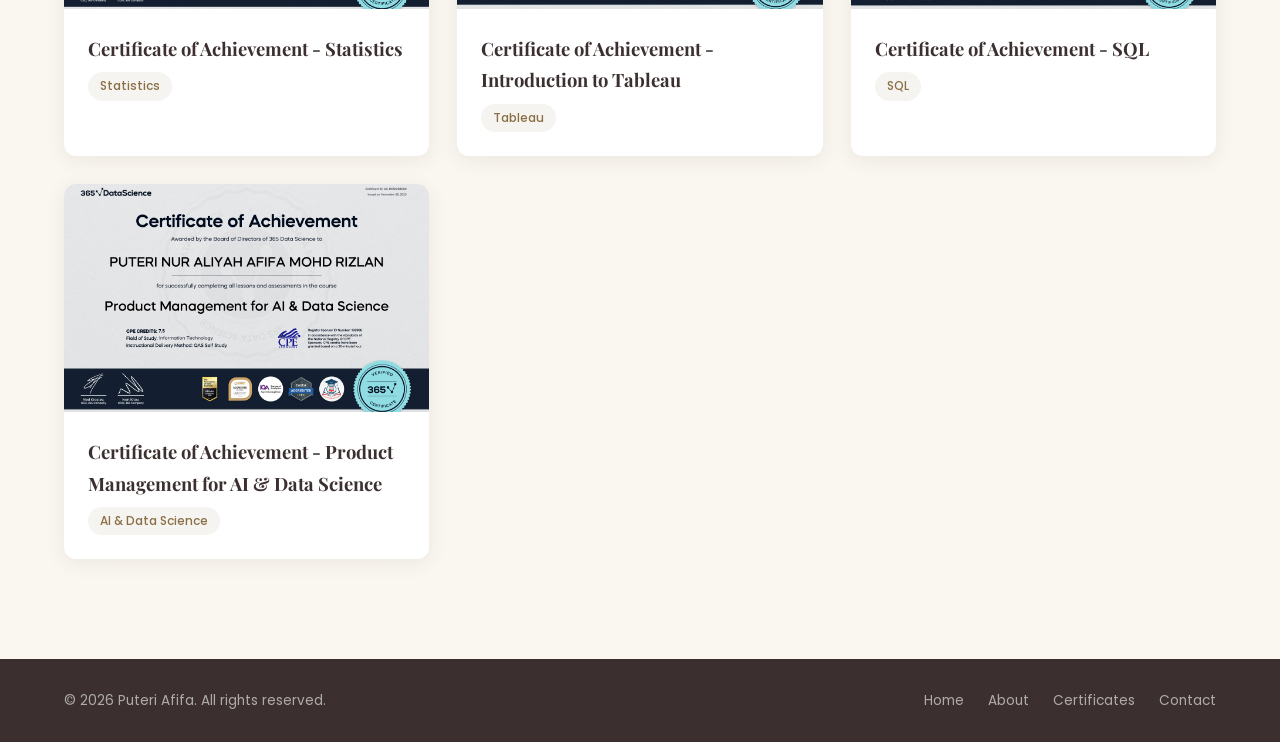
==== commit 035aca88: "Update certificates: add 10 certificate titles, images (png), and tags" ====
--- a/certificates.html
+++ b/certificates.html
@@ -54,52 +54,141 @@
             <div class="projects-grid">
                 <div class="project-card" data-aos="fade-up" onclick="openCertModal(0)">
                     <div class="project-image">
-                        <div class="project-image-placeholder">
-                            <i class="fas fa-certificate"></i>
-                        </div>
-                        <div class="project-overlay">
-                            <span class="project-link"><i class="fas fa-expand"></i></span>
-                        </div>
-                    </div>
-                    <div class="project-info">
-                        <h3>Certificate Title 1</h3>
-                        <div class="project-tags">
-                            <span>Certification</span>
-                            <span>Year</span>
+                        <img src="images/certificates/cert1.png" alt="Certificate 1" class="cert-img">
+                        <div class="project-overlay">
+                            <span class="project-link"><i class="fas fa-expand"></i></span>
+                        </div>
+                    </div>
+                    <div class="project-info">
+                        <h3>Certificate of Completion Topcoders Level 2</h3>
+                        <div class="project-tags">
+                            <span>Coding</span>
                         </div>
                     </div>
                 </div>
                 <div class="project-card" data-aos="fade-up" onclick="openCertModal(1)">
                     <div class="project-image">
-                        <div class="project-image-placeholder">
-                            <i class="fas fa-certificate"></i>
-                        </div>
-                        <div class="project-overlay">
-                            <span class="project-link"><i class="fas fa-expand"></i></span>
-                        </div>
-                    </div>
-                    <div class="project-info">
-                        <h3>Certificate Title 2</h3>
-                        <div class="project-tags">
-                            <span>Certification</span>
-                            <span>Year</span>
+                        <img src="images/certificates/cert2.png" alt="Python Programmer Bootcamp" class="cert-img">
+                        <div class="project-overlay">
+                            <span class="project-link"><i class="fas fa-expand"></i></span>
+                        </div>
+                    </div>
+                    <div class="project-info">
+                        <h3>Certificate of Achievement - Python Programmer Bootcamp</h3>
+                        <div class="project-tags">
+                            <span>Python</span>
                         </div>
                     </div>
                 </div>
                 <div class="project-card" data-aos="fade-up" onclick="openCertModal(2)">
                     <div class="project-image">
-                        <div class="project-image-placeholder">
-                            <i class="fas fa-certificate"></i>
-                        </div>
-                        <div class="project-overlay">
-                            <span class="project-link"><i class="fas fa-expand"></i></span>
-                        </div>
-                    </div>
-                    <div class="project-info">
-                        <h3>Certificate Title 3</h3>
-                        <div class="project-tags">
-                            <span>Certification</span>
-                            <span>Year</span>
+                        <img src="images/certificates/cert3.png" alt="Introduction to Python" class="cert-img">
+                        <div class="project-overlay">
+                            <span class="project-link"><i class="fas fa-expand"></i></span>
+                        </div>
+                    </div>
+                    <div class="project-info">
+                        <h3>Certificate of Achievement - Introduction to Python</h3>
+                        <div class="project-tags">
+                            <span>Python</span>
+                        </div>
+                    </div>
+                </div>
+                <div class="project-card" data-aos="fade-up" onclick="openCertModal(3)">
+                    <div class="project-image">
+                        <img src="images/certificates/cert4.png" alt="Machine Learning in Python" class="cert-img">
+                        <div class="project-overlay">
+                            <span class="project-link"><i class="fas fa-expand"></i></span>
+                        </div>
+                    </div>
+                    <div class="project-info">
+                        <h3>Certificate of Achievement - Machine Learning in Python</h3>
+                        <div class="project-tags">
+                            <span>Machine Learning</span>
+                        </div>
+                    </div>
+                </div>
+                <div class="project-card" data-aos="fade-up" onclick="openCertModal(4)">
+                    <div class="project-image">
+                        <img src="images/certificates/cert5.png" alt="Introduction to Data and Data Science" class="cert-img">
+                        <div class="project-overlay">
+                            <span class="project-link"><i class="fas fa-expand"></i></span>
+                        </div>
+                    </div>
+                    <div class="project-info">
+                        <h3>Certificate of Achievement - Introduction to Data and Data Science</h3>
+                        <div class="project-tags">
+                            <span>Data Science</span>
+                        </div>
+                    </div>
+                </div>
+                <div class="project-card" data-aos="fade-up" onclick="openCertModal(5)">
+                    <div class="project-image">
+                        <img src="images/certificates/cert6.png" alt="Introduction to R Programming" class="cert-img">
+                        <div class="project-overlay">
+                            <span class="project-link"><i class="fas fa-expand"></i></span>
+                        </div>
+                    </div>
+                    <div class="project-info">
+                        <h3>Certificate of Achievement - Introduction to R Programming</h3>
+                        <div class="project-tags">
+                            <span>R Programming</span>
+                        </div>
+                    </div>
+                </div>
+                <div class="project-card" data-aos="fade-up" onclick="openCertModal(6)">
+                    <div class="project-image">
+                        <img src="images/certificates/cert7.png" alt="Statistics" class="cert-img">
+                        <div class="project-overlay">
+                            <span class="project-link"><i class="fas fa-expand"></i></span>
+                        </div>
+                    </div>
+                    <div class="project-info">
+                        <h3>Certificate of Achievement - Statistics</h3>
+                        <div class="project-tags">
+                            <span>Statistics</span>
+                        </div>
+                    </div>
+                </div>
+                <div class="project-card" data-aos="fade-up" onclick="openCertModal(7)">
+                    <div class="project-image">
+                        <img src="images/certificates/cert8.png" alt="Introduction to Tableau" class="cert-img">
+                        <div class="project-overlay">
+                            <span class="project-link"><i class="fas fa-expand"></i></span>
+                        </div>
+                    </div>
+                    <div class="project-info">
+                        <h3>Certificate of Achievement - Introduction to Tableau</h3>
+                        <div class="project-tags">
+                            <span>Tableau</span>
+                        </div>
+                    </div>
+                </div>
+                <div class="project-card" data-aos="fade-up" onclick="openCertModal(8)">
+                    <div class="project-image">
+                        <img src="images/certificates/cert9.png" alt="SQL" class="cert-img">
+                        <div class="project-overlay">
+                            <span class="project-link"><i class="fas fa-expand"></i></span>
+                        </div>
+                    </div>
+                    <div class="project-info">
+                        <h3>Certificate of Achievement - SQL</h3>
+                        <div class="project-tags">
+                            <span>SQL</span>
+                        </div>
+                    </div>
+                </div>
+                <div class="project-card" data-aos="fade-up" onclick="openCertModal(9)">
+                    <div class="project-image">
+                        <img src="images/certificates/cert10.png" alt="Product Management for AI & Data Science" class="cert-img">
+                        <div class="project-overlay">
+                            <span class="project-link"><i class="fas fa-expand"></i></span>
+                        </div>
+                    </div>
+                    <div class="project-info">
+                        <h3>Certificate of Achievement - Product Management for AI &amp; Data Science</h3>
+                        <div class="project-tags">
+                            <span>AI &amp; Data Science</span>
                         </div>
                     </div>
                 </div>
@@ -135,6 +224,12 @@
         </div>
     </footer>
 
+    <!-- Image Lightbox -->
+    <div class="lightbox-overlay" id="imageLightbox">
+        <button class="lightbox-close" onclick="closeLightbox()">&times;</button>
+        <img id="lightboxImg" src="" alt="Full size image">
+    </div>
+
     <script>
         // Mobile Nav Toggle
         const navToggle = document.getElementById('navToggle');
@@ -180,33 +275,84 @@
         // ===== Certificate Modal Data =====
         const certsData = [
             {
-                title: 'Certificate Title 1',
-                tags: ['Certification', 'Year'],
-                image: '', // Add certificate image path, e.g.: 'images/cert1.png'
-                description: `
-                    <p><strong>Issuing Organization:</strong> Organization Name</p>
-                    <p><strong>Date Issued:</strong> Month Year</p>
-                    <p>Provide a detailed explanation of this certificate here. Describe what you learned and how it contributes to your skill set.</p>
-                `
-            },
-            {
-                title: 'Certificate Title 2',
-                tags: ['Certification', 'Year'],
-                image: '', // Add certificate image path
-                description: `
-                    <p><strong>Issuing Organization:</strong> Organization Name</p>
-                    <p><strong>Date Issued:</strong> Month Year</p>
-                    <p>Provide a detailed explanation of this certificate here.</p>
-                `
-            },
-            {
-                title: 'Certificate Title 3',
-                tags: ['Certification', 'Year'],
-                image: '', // Add certificate image path
-                description: `
-                    <p><strong>Issuing Organization:</strong> Organization Name</p>
-                    <p><strong>Date Issued:</strong> Month Year</p>
-                    <p>Provide a detailed explanation of this certificate here.</p>
+                title: 'Certificate of Completion Topcoders Level 2',
+                tags: ['Coding'],
+                image: 'images/certificates/cert1.png',
+                description: `
+                    <p><strong>Issuing Organization:</strong> Top Coders</p>
+                    <p>Certificate of Completion for Topcoders Level 2 coding challenge.</p>
+                `
+            },
+            {
+                title: 'Certificate of Achievement - Python Programmer Bootcamp',
+                tags: ['Python'],
+                image: 'images/certificates/cert2.png',
+                description: `
+                    <p>Certificate of Achievement for completing the Python Programmer Bootcamp.</p>
+                `
+            },
+            {
+                title: 'Certificate of Achievement - Introduction to Python',
+                tags: ['Python'],
+                image: 'images/certificates/cert3.png',
+                description: `
+                    <p>Certificate of Achievement for completing the Introduction to Python course.</p>
+                `
+            },
+            {
+                title: 'Certificate of Achievement - Machine Learning in Python',
+                tags: ['Machine Learning'],
+                image: 'images/certificates/cert4.png',
+                description: `
+                    <p>Certificate of Achievement for completing the Machine Learning in Python course.</p>
+                `
+            },
+            {
+                title: 'Certificate of Achievement - Introduction to Data and Data Science',
+                tags: ['Data Science'],
+                image: 'images/certificates/cert5.png',
+                description: `
+                    <p>Certificate of Achievement for completing the Introduction to Data and Data Science course.</p>
+                `
+            },
+            {
+                title: 'Certificate of Achievement - Introduction to R Programming',
+                tags: ['R Programming'],
+                image: 'images/certificates/cert6.png',
+                description: `
+                    <p>Certificate of Achievement for completing the Introduction to R Programming course.</p>
+                `
+            },
+            {
+                title: 'Certificate of Achievement - Statistics',
+                tags: ['Statistics'],
+                image: 'images/certificates/cert7.png',
+                description: `
+                    <p>Certificate of Achievement for completing the Statistics course.</p>
+                `
+            },
+            {
+                title: 'Certificate of Achievement - Introduction to Tableau',
+                tags: ['Tableau'],
+                image: 'images/certificates/cert8.png',
+                description: `
+                    <p>Certificate of Achievement for completing the Introduction to Tableau course.</p>
+                `
+            },
+            {
+                title: 'Certificate of Achievement - SQL',
+                tags: ['SQL'],
+                image: 'images/certificates/cert9.png',
+                description: `
+                    <p>Certificate of Achievement for completing the SQL course.</p>
+                `
+            },
+            {
+                title: 'Certificate of Achievement - Product Management for AI & Data Science',
+                tags: ['AI & Data Science'],
+                image: 'images/certificates/cert10.png',
+                description: `
+                    <p>Certificate of Achievement for completing the Product Management for AI & Data Science course.</p>
                 `
             }
         ];
@@ -225,7 +371,7 @@
             // Certificate Image
             const certImage = document.getElementById('modalCertImage');
             if (cert.image) {
-                certImage.innerHTML = `<img src="${cert.image}" alt="${cert.title}">`;
+                certImage.innerHTML = `<img src="${cert.image}" alt="${cert.title}" onclick="openLightbox('${cert.image}')">`;
             } else {
                 certImage.innerHTML = `
                     <div class="modal-gallery-placeholder">
@@ -256,7 +402,34 @@
 
         // Close on Escape key
         document.addEventListener('keydown', (e) => {
-            if (e.key === 'Escape') closeModal();
+            if (e.key === 'Escape') {
+                const lightbox = document.getElementById('imageLightbox');
+                if (lightbox.classList.contains('active')) {
+                    closeLightbox();
+                } else {
+                    closeModal();
+                }
+            }
+        });
+
+        // ===== Image Lightbox =====
+        function openLightbox(src) {
+            const lightbox = document.getElementById('imageLightbox');
+            const img = document.getElementById('lightboxImg');
+            img.src = src;
+            lightbox.classList.add('active');
+        }
+
+        function closeLightbox() {
+            const lightbox = document.getElementById('imageLightbox');
+            lightbox.classList.remove('active');
+            document.getElementById('lightboxImg').src = '';
+        }
+
+        document.getElementById('imageLightbox').addEventListener('click', (e) => {
+            if (e.target !== document.getElementById('lightboxImg')) {
+                closeLightbox();
+            }
         });
     </script>
 </body>
--- a/style.css
+++ b/style.css
@@ -417,6 +417,7 @@
     color: var(--color-text-light);
     margin-bottom: 16px;
     font-size: 0.95rem;
+    text-align: justify;
 }
 
 .about-details {
@@ -630,6 +631,17 @@
     justify-content: center;
     font-size: 2.5rem;
     color: var(--color-primary-light);
+}
+
+.project-image img.cert-img {
+    width: 100%;
+    height: 100%;
+    object-fit: cover;
+    transition: transform 0.4s ease;
+}
+
+.project-card:hover .cert-img {
+    transform: scale(1.05);
 }
 
 .project-overlay {
@@ -1142,6 +1154,7 @@
 
 .modal-description p {
     margin-bottom: 12px;
+    text-align: justify;
 }
 
 .modal-description strong {
@@ -1151,6 +1164,79 @@
 /* Make project cards clickable */
 .project-card[onclick] {
     cursor: pointer;
+}
+
+/* Make gallery images clickable */
+.modal-gallery-item img {
+    cursor: pointer;
+    transition: var(--transition);
+}
+
+.modal-gallery-item img:hover {
+    opacity: 0.85;
+    transform: scale(1.02);
+}
+
+/* ===== Image Lightbox (Full View) ===== */
+.lightbox-overlay {
+    position: fixed;
+    top: 0;
+    left: 0;
+    width: 100%;
+    height: 100%;
+    background: rgba(0, 0, 0, 0.92);
+    z-index: 3000;
+    display: flex;
+    align-items: center;
+    justify-content: center;
+    opacity: 0;
+    visibility: hidden;
+    transition: opacity 0.3s ease, visibility 0.3s ease;
+    padding: 20px;
+    cursor: zoom-out;
+}
+
+.lightbox-overlay.active {
+    opacity: 1;
+    visibility: visible;
+}
+
+.lightbox-overlay img {
+    max-width: 95%;
+    max-height: 90vh;
+    object-fit: contain;
+    border-radius: 8px;
+    box-shadow: 0 10px 50px rgba(0, 0, 0, 0.5);
+    transform: scale(0.9);
+    transition: transform 0.3s ease;
+    cursor: default;
+}
+
+.lightbox-overlay.active img {
+    transform: scale(1);
+}
+
+.lightbox-close {
+    position: absolute;
+    top: 20px;
+    right: 28px;
+    width: 48px;
+    height: 48px;
+    border: none;
+    background: rgba(255, 255, 255, 0.15);
+    color: #fff;
+    font-size: 2rem;
+    border-radius: 50%;
+    cursor: pointer;
+    display: flex;
+    align-items: center;
+    justify-content: center;
+    transition: background 0.3s ease;
+    z-index: 3001;
+}
+
+.lightbox-close:hover {
+    background: rgba(255, 255, 255, 0.3);
 }
 
 @media (max-width: 600px) {
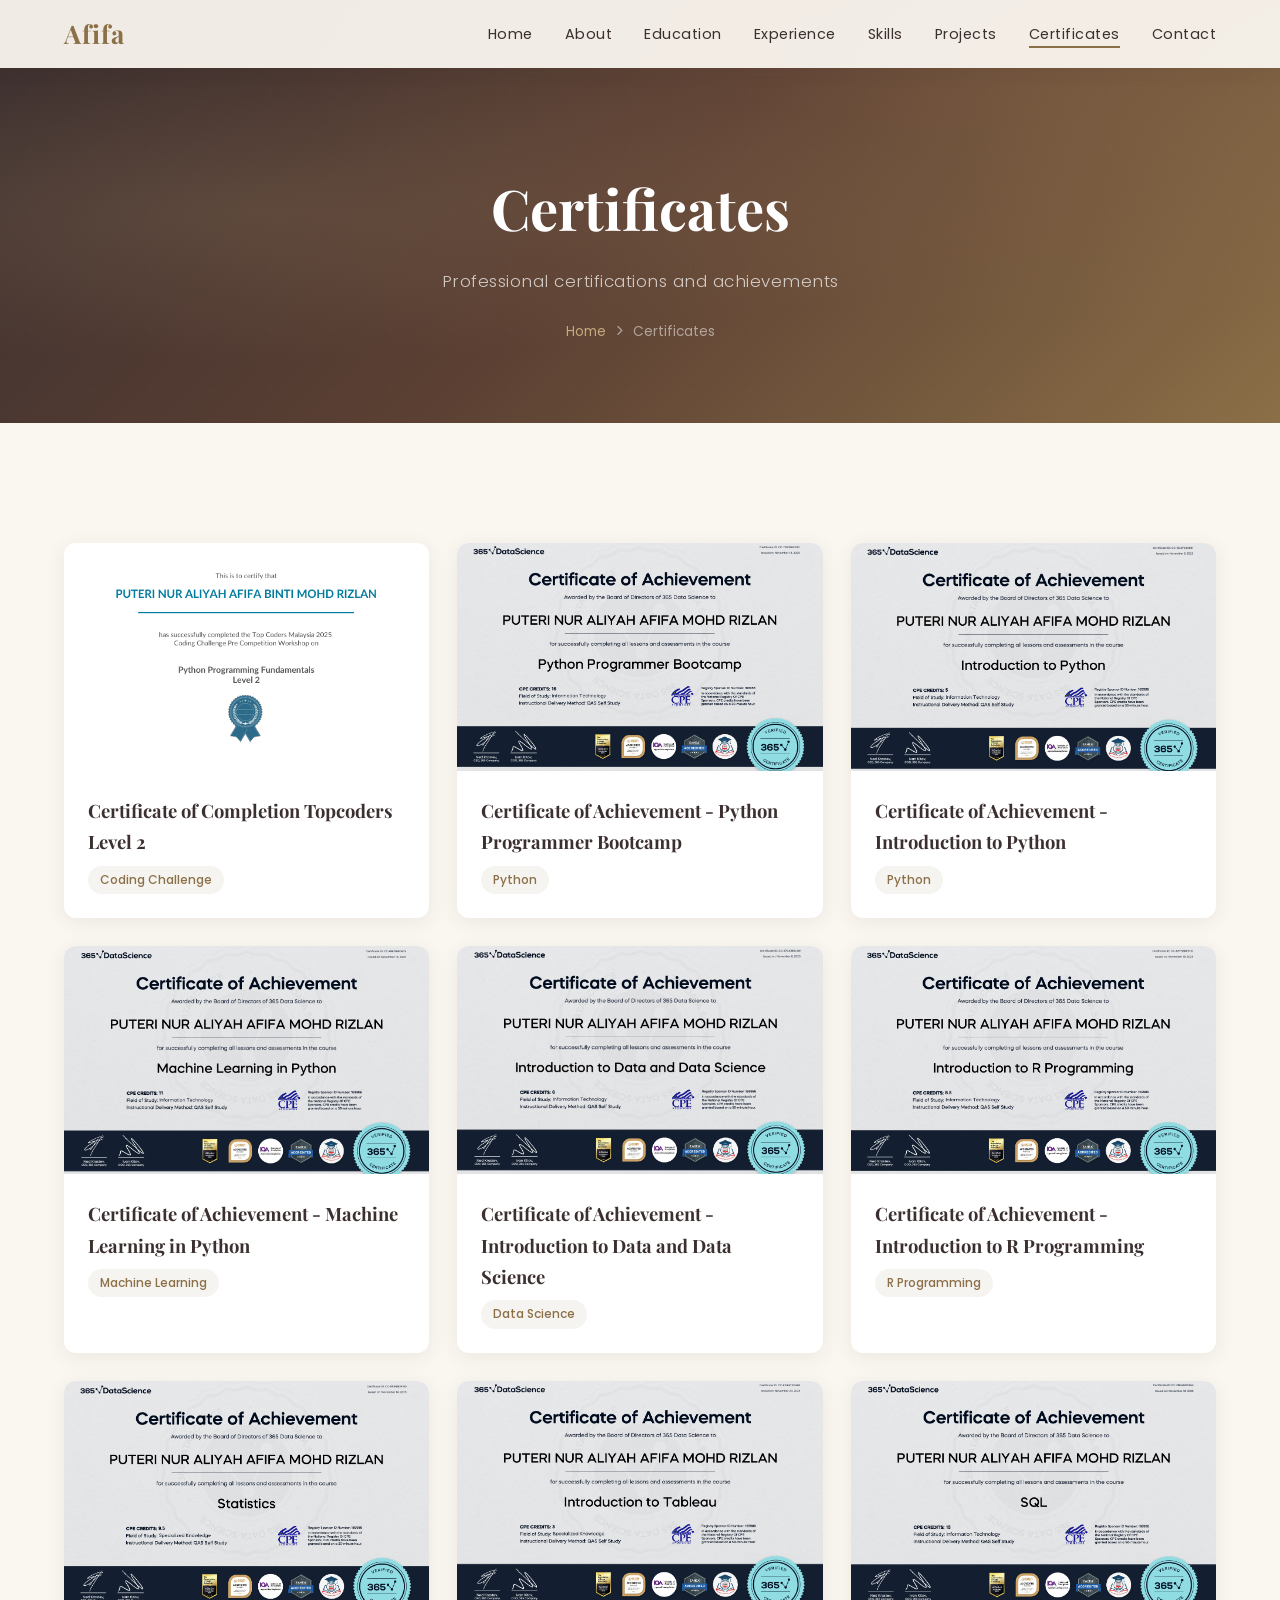
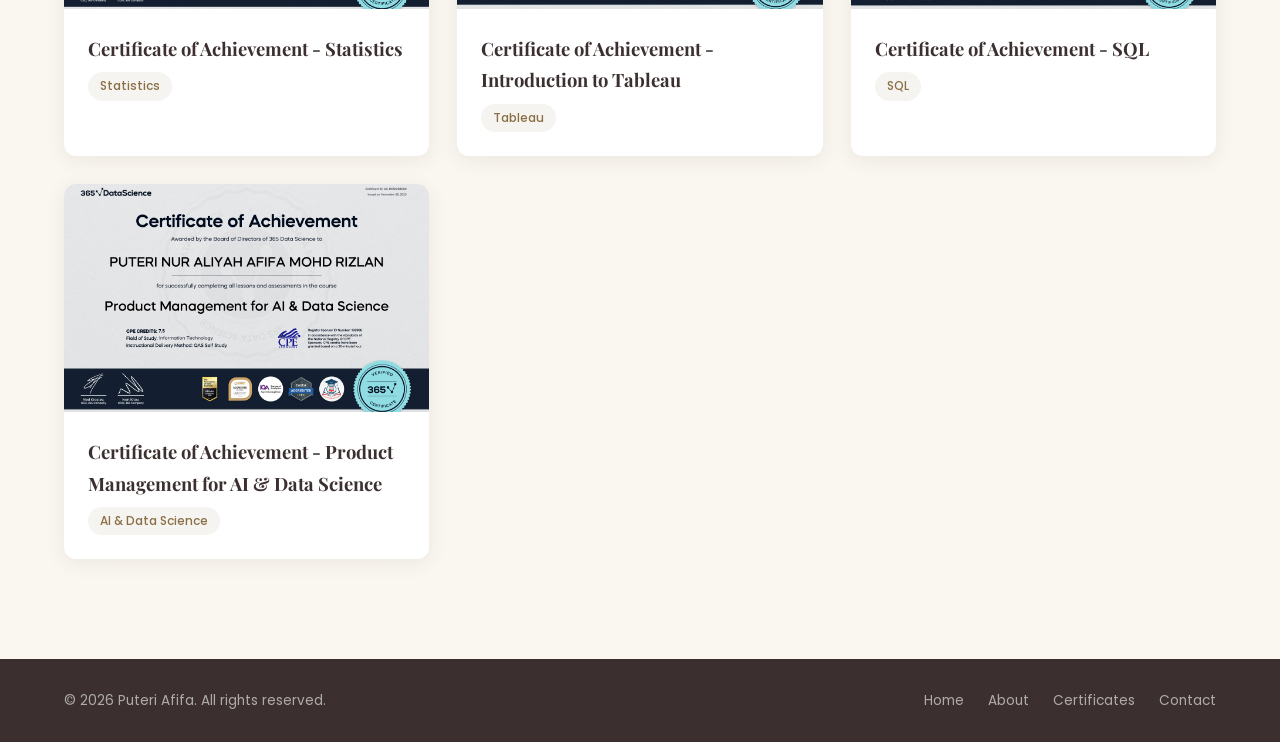
==== commit 80768a2c: "Update certificates page" ====
--- a/certificates.html
+++ b/certificates.html
@@ -62,7 +62,7 @@
                     <div class="project-info">
                         <h3>Certificate of Completion Topcoders Level 2</h3>
                         <div class="project-tags">
-                            <span>Coding</span>
+                            <span>Coding Challenge</span>
                         </div>
                     </div>
                 </div>
@@ -276,10 +276,11 @@
         const certsData = [
             {
                 title: 'Certificate of Completion Topcoders Level 2',
-                tags: ['Coding'],
+                tags: ['Coding Challenge'],
                 image: 'images/certificates/cert1.png',
                 description: `
-                    <p><strong>Issuing Organization:</strong> Top Coders</p>
+                    <p><strong>Issuing Organization:</strong> Data Science Association</p>
+                    <p><strong>Date Issued:</strong> June 2025</p>
                     <p>Certificate of Completion for Topcoders Level 2 coding challenge.</p>
                 `
             },
@@ -288,7 +289,10 @@
                 tags: ['Python'],
                 image: 'images/certificates/cert2.png',
                 description: `
+                    <p><strong>Issuing Organization:</strong> 365 Data Science</p>
+                    <p><strong>Date Issued:</strong> November 2025</p>
                     <p>Certificate of Achievement for completing the Python Programmer Bootcamp.</p>
+                    <p><strong>Credential URL:</strong> <a href="https://learn.365datascience.com/c/0f7733cfac/" target="_blank" rel="noopener noreferrer">View Certificate</a></p>
                 `
             },
             {
@@ -296,7 +300,10 @@
                 tags: ['Python'],
                 image: 'images/certificates/cert3.png',
                 description: `
+                    <p><strong>Issuing Organization:</strong> 365 Data Science</p>
+                    <p><strong>Date Issued:</strong> November 2025</p>
                     <p>Certificate of Achievement for completing the Introduction to Python course.</p>
+                    <p><strong>Credential URL:</strong> <a href="https://learn.365datascience.com/c/ad0cd1b4a4/" target="_blank" rel="noopener noreferrer">View Certificate</a></p>
                 `
             },
             {
@@ -304,7 +311,10 @@
                 tags: ['Machine Learning'],
                 image: 'images/certificates/cert4.png',
                 description: `
+                    <p><strong>Issuing Organization:</strong> 365 Data Science</p>
+                    <p><strong>Date Issued:</strong> November 2025</p>
                     <p>Certificate of Achievement for completing the Machine Learning in Python course.</p>
+                    <p><strong>Credential URL:</strong> <a href="https://learn.365datascience.com/c/7309de0844/" target="_blank" rel="noopener noreferrer">View Certificate</a></p>
                 `
             },
             {
@@ -312,7 +322,10 @@
                 tags: ['Data Science'],
                 image: 'images/certificates/cert5.png',
                 description: `
+                    <p><strong>Issuing Organization:</strong> 365 Data Science</p>
+                    <p><strong>Date Issued:</strong> November 2025</p>
                     <p>Certificate of Achievement for completing the Introduction to Data and Data Science course.</p>
+                    <p><strong>Credential URL:</strong> <a href="https://learn.365datascience.com/c/208bb00d8e/" target="_blank" rel="noopener noreferrer">View Certificate</a></p>
                 `
             },
             {
@@ -320,7 +333,10 @@
                 tags: ['R Programming'],
                 image: 'images/certificates/cert6.png',
                 description: `
+                    <p><strong>Issuing Organization:</strong> 365 Data Science</p>
+                    <p><strong>Date Issued:</strong> November 2025</p>
                     <p>Certificate of Achievement for completing the Introduction to R Programming course.</p>
+                    <p><strong>Credential URL:</strong> <a href="https://learn.365datascience.com/c/fe9a285f35/" target="_blank" rel="noopener noreferrer">View Certificate</a></p>
                 `
             },
             {
@@ -328,7 +344,10 @@
                 tags: ['Statistics'],
                 image: 'images/certificates/cert7.png',
                 description: `
+                    <p><strong>Issuing Organization:</strong> 365 Data Science</p>
+                    <p><strong>Date Issued:</strong> November 2025</p>
                     <p>Certificate of Achievement for completing the Statistics course.</p>
+                    <p><strong>Credential URL:</strong> <a href="https://learn.365datascience.com/c/9f593667ff/" target="_blank" rel="noopener noreferrer">View Certificate</a></p>
                 `
             },
             {
@@ -336,7 +355,10 @@
                 tags: ['Tableau'],
                 image: 'images/certificates/cert8.png',
                 description: `
+                    <p><strong>Issuing Organization:</strong> 365 Data Science</p>
+                    <p><strong>Date Issued:</strong> November 2025</p>
                     <p>Certificate of Achievement for completing the Introduction to Tableau course.</p>
+                    <p><strong>Credential URL:</strong> <a href="https://learn.365datascience.com/c/794c5f5aed/" target="_blank" rel="noopener noreferrer">View Certificate</a></p>
                 `
             },
             {
@@ -344,7 +366,10 @@
                 tags: ['SQL'],
                 image: 'images/certificates/cert9.png',
                 description: `
+                    <p><strong>Issuing Organization:</strong> 365 Data Science</p>
+                    <p><strong>Date Issued:</strong> November 2025</p>
                     <p>Certificate of Achievement for completing the SQL course.</p>
+                    <p><strong>Credential URL:</strong> <a href="https://learn.365datascience.com/c/dd4d0ee2b0/" target="_blank" rel="noopener noreferrer">View Certificate</a></p>
                 `
             },
             {
@@ -352,7 +377,10 @@
                 tags: ['AI & Data Science'],
                 image: 'images/certificates/cert10.png',
                 description: `
+                    <p><strong>Issuing Organization:</strong> 365 Data Science</p>
+                    <p><strong>Date Issued:</strong> November 2025</p>
                     <p>Certificate of Achievement for completing the Product Management for AI & Data Science course.</p>
+                    <p><strong>Credential URL:</strong> <a href="https://learn.365datascience.com/c/b20afd0800/" target="_blank" rel="noopener noreferrer">View Certificate</a></p>
                 `
             }
         ];
